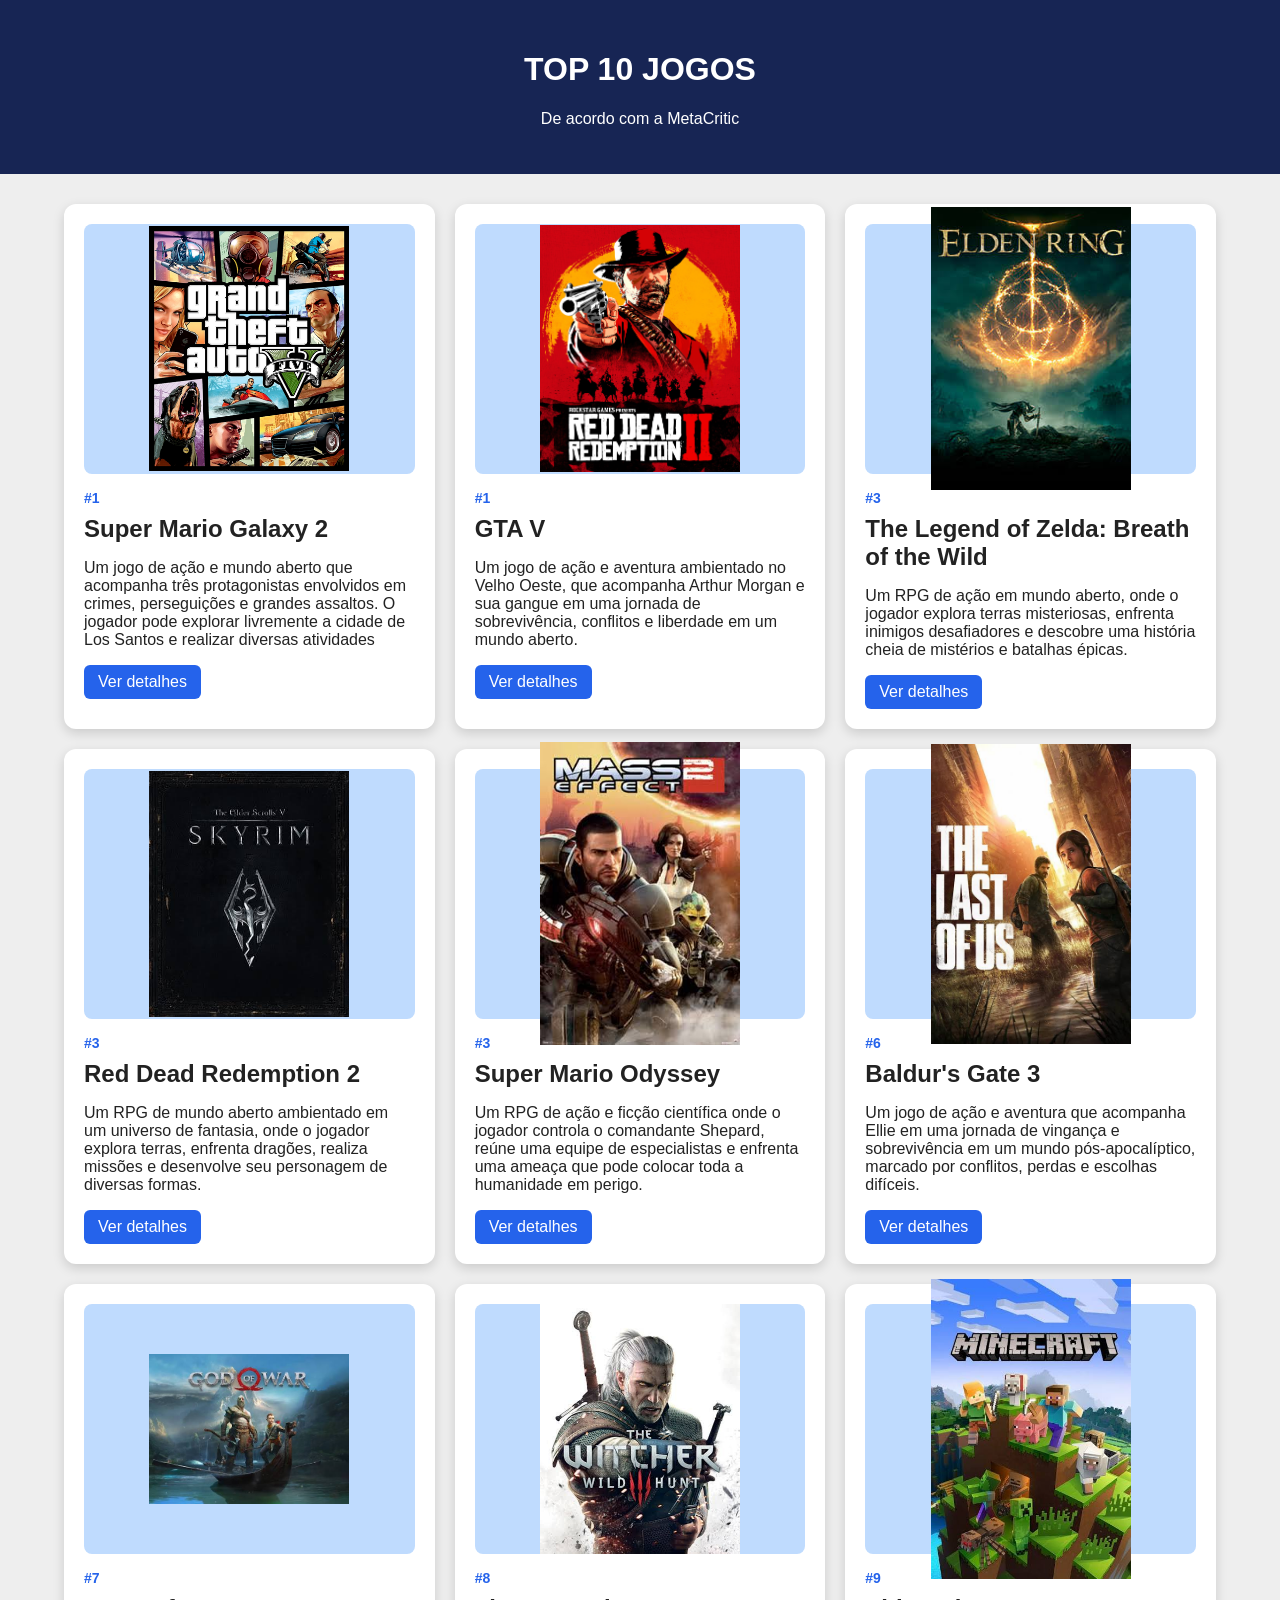
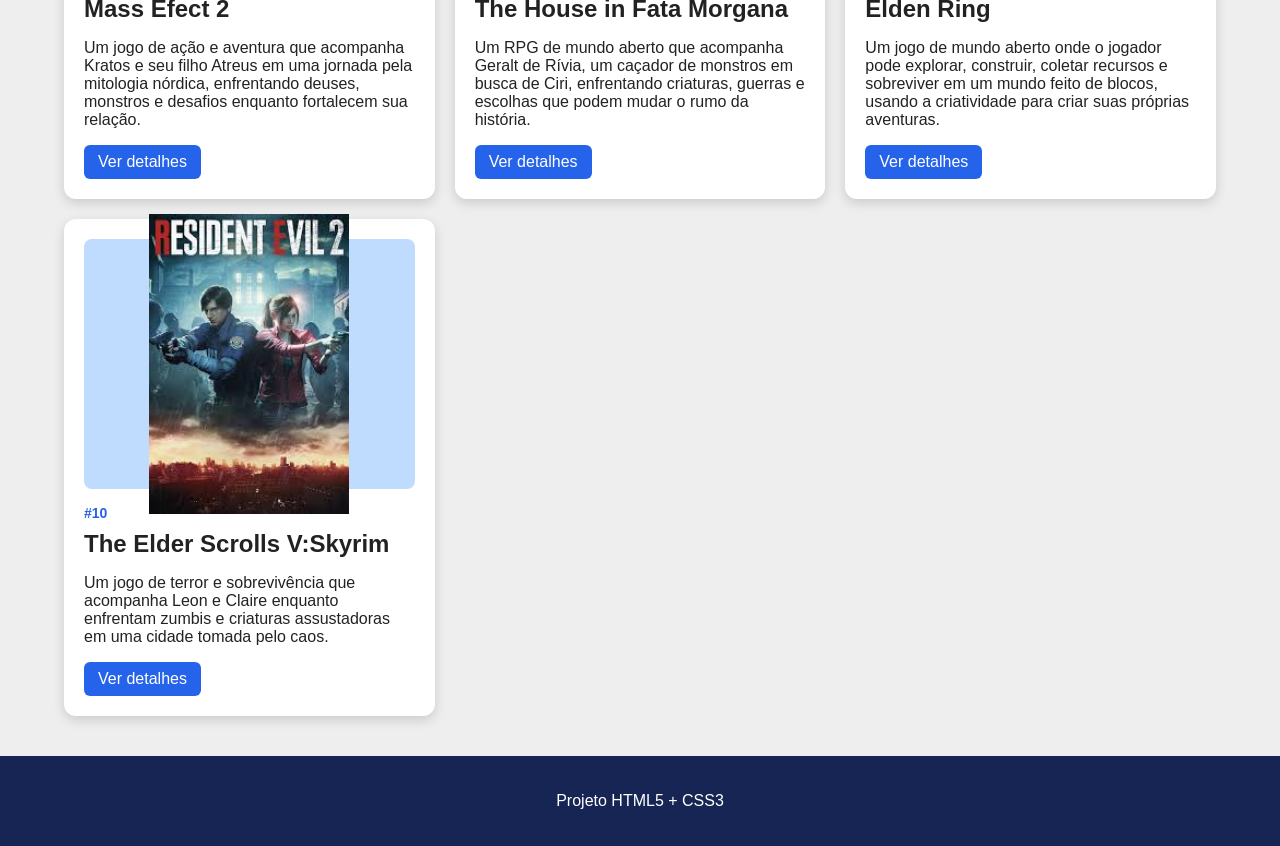
==== Projeto FE/index.html @ af819a90 "Add files via upload" ====
<!DOCTYPE html>
<html lang="pt-BR">
<head>
    <!-- Define a codificação dos caracteres -->
    <meta charset="UTF-8">

    <!-- Nome exibido na aba do navegador -->
    <title>TOP 3 Jogos</title>

    <!-- Importa o arquivo CSS externo -->
    <link rel="stylesheet" href="style.css">
</head>

<body>

    <!-- Cabeçalho da página -->
    <header>
        <h1>TOP 10 JOGOS</h1>
        <p>De acordo com a MetaCritic</p>
    </header>

    <!-- Conteúdo principal -->
    <main>

        <!--
            Elemento PAI responsável por organizar os cards.
        -->
        <section class="ranking">

            <!-- Card 1 -->
            <article class="card">
                <div class="imagem">
                    <img src="img/gta.png" width="200" border-radius: 5px;>
                    
                </div>
                <div class="conteudo">
                    <span class="posicao">#1</span>
                    <h2>Super Mario Galaxy 2</h2>
                    <p>Um jogo de ação e mundo aberto que acompanha três protagonistas envolvidos em crimes, perseguições e grandes assaltos. O jogador pode explorar livremente a cidade de Los Santos e realizar diversas atividades</p>
                    <a href="#">Ver detalhes</a>
                </div>
            </article>

             
            <!--Card 2-->
            <article class="card">
                <div class="imagem">
                    <img src="img/Reddead2.png" width="200" border-radius: 5px;>
                    
                </div>
                <div class="conteudo">
                    <span class="posicao">#1</span>
                    <h2>GTA V</h2>
                    <p>Um jogo de ação e aventura ambientado no Velho Oeste, que acompanha Arthur Morgan e sua gangue em uma jornada de sobrevivência, conflitos e liberdade em um mundo aberto.</p>
                    <a href="#">Ver detalhes</a>
                </div>
            </article>

             
             <!--Card 3-->
            <article class="card">
                <div class="imagem">
                    <img src="img/images.jpg" width="200" border-radius: 5px;>
                    
                </div>
                <div class="conteudo">
                    <span class="posicao">#3</span>
                    <h2>The Legend of Zelda: Breath of the Wild</h2>
                    <p>Um RPG de ação em mundo aberto, onde o jogador explora terras misteriosas, enfrenta inimigos desafiadores e descobre uma história cheia de mistérios e batalhas épicas.</p>
                    <a href="#">Ver detalhes</a>
                </div>
            </article>
            
            
            <!-- Card 4 -->
             <article class="card">
                <div class="imagem">
                    <img src="img/Skyrim.jpg" width="200" border-radius: 5px;>
                    
                </div>
                <div class="conteudo">
                    <span class="posicao">#3</span>
                    <h2>Red Dead Redemption 2</h2>
                    <p>Um RPG de mundo aberto ambientado em um universo de fantasia, onde o jogador explora terras, enfrenta dragões, realiza missões e desenvolve seu personagem de diversas formas.</p>
                    <a href="#">Ver detalhes</a>
                </div>
            </article>
            
            
            <!-- Card 5 -->
            <article class="card">
                <div class="imagem">
                    <img src="img/Masseffcet2.jpg" width="200" border-radius: 5px;>
                    
                </div>
                <div class="conteudo">
                    <span class="posicao">#3</span>
                    <h2>Super Mario Odyssey</h2>
                    <p>Um RPG de ação e ficção científica onde o jogador controla o comandante Shepard, reúne uma equipe de especialistas e enfrenta uma ameaça que pode colocar toda a humanidade em perigo.</p>
                    <a href="#">Ver detalhes</a>
                </div>
            </article>
             
            
            <!-- Card 6 -->
            <article class="card">
                <div class="imagem">
                    <img src="img/tlou.jpg" width="200" border-radius: 5px;>
                    
                </div>
                <div class="conteudo">
                    <span class="posicao">#6</span>
                    <h2>Baldur's Gate 3</h2>
                    <p>Um jogo de ação e aventura que acompanha Ellie em uma jornada de vingança e sobrevivência em um mundo pós-apocalíptico, marcado por conflitos, perdas e escolhas difíceis.</p>
                    <a href="#">Ver detalhes</a>
                </div>
            </article>
           
           
            <!-- Card 7 -->
             <article class="card">
                <div class="imagem">
                    <img src="img/gow.jpg" width="200" border-radius: 5px;>
                    
                </div>
                <div class="conteudo">
                    <span class="posicao">#7</span>
                    <h2>Mass Efect 2</h2>
                    <p>Um jogo de ação e aventura que acompanha Kratos e seu filho Atreus em uma jornada pela mitologia nórdica, enfrentando deuses, monstros e desafios enquanto fortalecem sua relação.</p>
                    <a href="#">Ver detalhes</a>
                </div>
            </article>
            
            
            <!-- Card 8 -->
             <article class="card">
                <div class="imagem">
                    <img src="img/thw3.jpg" width="200" border-radius: 5px;>
                    
                </div>
                <div class="conteudo">
                    <span class="posicao">#8</span>
                    <h2>The House in Fata Morgana</h2>
                    <p>Um RPG de mundo aberto que acompanha Geralt de Rívia, um caçador de monstros em busca de Ciri, enfrentando criaturas, guerras e escolhas que podem mudar o rumo da história.</p>
                    <a href="#">Ver detalhes</a>
                </div>
            </article>
            
            
            <!-- Card 9 -->
             <article class="card">
                <div class="imagem">
                    <img src="img/miecraft.jpg" width="200" border-radius: 5px;>
                    
                </div>
                <div class="conteudo">
                    <span class="posicao">#9</span>
                    <h2>Elden Ring </h2>
                    <p>Um jogo de mundo aberto onde o jogador pode explorar, construir, coletar recursos e sobreviver em um mundo feito de blocos, usando a criatividade para criar suas próprias aventuras.</p>
                    <a href="#">Ver detalhes</a>
                </div>
            </article>
            
            
            <!-- Card 10 -->
            <article class="card">
                <div class="imagem">
                    <img src="img/resident2.jpg" width="200" border-radius: 5px;>
                    
                </div>
                <div class="conteudo">
                    <span class="posicao">#10</span>
                    <h2> The Elder Scrolls V:Skyrim</h2>
                    <p>Um jogo de terror e sobrevivência que acompanha Leon e Claire enquanto enfrentam zumbis e criaturas assustadoras em uma cidade tomada pelo caos.</p>
                    <a href="#">Ver detalhes</a>
                </div>
            </article>
            

        </section>

    </main>

    <!-- Rodapé -->
    <footer>
        <p>Projeto HTML5 + CSS3</p>
    </footer>

</body>
</html>
---- Projeto FE/style.css ----
/*
==================================================
CSS — ATIVIDADE PRÁTICA
POSICIONAMENTO E RESPONSIVIDADE
==================================================

Objetivo:
Entender como o CSS controla tamanho,
espaçamento, aparência e distribuição
dos elementos HTML.
*/


/*
1. CONFIGURAÇÃO GERAL

O seletor * seleciona todos os elementos.
*/

* {
    /* Inclui padding e border no tamanho definido */
    box-sizing: border-box;
}


/*
2. BODY
*/

body {
    /* Define a família da fonte */
    font-family: Arial, sans-serif;

    /* Define a cor de fundo */
    background-color: #eeeeee;

    /* Remove a margem padrão do navegador */
    margin: 0;

    /* Define a cor padrão dos textos */
    color: #222222;
}


/*
3. CABEÇALHO
*/

header {
    /* Cor de fundo */
    background-color: #172554;

    /* Cor dos textos */
    color: white;

    /* Espaçamento interno */
    padding: 30px;

    /* Centraliza o texto */
    text-align: center;
}


/*
4. CONTEÚDO PRINCIPAL
*/

main {
    /* O conteúdo ocupa 90% da largura */
    width: 90%;

    /* Centraliza horizontalmente */
    margin: 30px auto;
}


/*
5. RANKING — CSS GRID

.ranking é o elemento PAI.
.card são os elementos FILHOS.
*/

.ranking {
    /* Ativa o CSS Grid */
    display: grid;

    /*
    Cria três colunas iguais.

    DESAFIO:
    Experimente:
    repeat(2, 1fr)
    e depois:
    repeat(4, 1fr)
    */
    grid-template-columns: repeat(3, 1fr);

    /*
    Cria espaço ENTRE os cards.

    DESAFIO:
    Experimente alterar para 40px.
    */
    gap: 20px;
}


/*
6. TABLET

Quando a tela tiver até 900px,
o ranking passará para duas colunas.
*/

@media (max-width: 900px) {

    .ranking {

        /* Tablet: duas colunas */
        grid-template-columns: repeat(2, 1fr);

    }

}


/*
7. CELULAR

Quando a tela tiver até 600px,
o ranking passará para uma coluna.
*/

@media (max-width: 600px) {

    .ranking {

        /* Celular: uma coluna */
        grid-template-columns: 1fr;

    }

}


/*
8. CARD
*/

.card {
    /* Fundo branco */
    background-color: white;

    /* Arredonda os cantos */
    border-radius: 12px;

    /*
    Espaçamento interno.

    DESAFIO:
    Experimente 40px.
    */
    padding: 20px;

    /* Cria uma sombra */
    box-shadow: 0 4px 12px rgba(0, 0, 0, 0.15);
}


/*
9. ÁREA DA IMAGEM
*/

.imagem {
    /* Altura da área */
    height: 250px;

    /* Cor de fundo */
    background-color: #bfdbfe;

    /* Ativa Flexbox */
    display: flex;

    /* Centraliza horizontalmente */
    justify-content: center;

    /* Centraliza verticalmente */
    align-items: center;

    /* Texto em negrito */
    font-weight: bold;

    /* Cantos arredondados */
    border-radius: 8px;
}


/*
10. CONTEÚDO DO CARD
*/

.conteudo {
    /* Espaço acima do conteúdo */
    padding-top: 15px;
}


/*
11. POSIÇÃO
*/

.posicao {
    /* Cor */
    color: #2563eb;

    /* Negrito */
    font-weight: bold;

    /* Tamanho */
    font-size: 14px;
}


/*
12. TÍTULO
*/

.card h2 {
    /* Espaço acima */
    margin-top: 8px;

    /* Espaço abaixo */
    margin-bottom: 8px;
}


/*
13. LINK COMO BOTÃO
*/

.card a {
    /* Remove o sublinhado */
    text-decoration: none;

    /* Cor do texto */
    color: white;

    /* Cor do botão */
    background-color: #2563eb;

    /*
    Espaçamento:
    8px vertical
    14px horizontal

    DESAFIO:
    Experimente outros valores.
    */
    padding: 8px 14px;

    /* Cantos arredondados */
    border-radius: 6px;

    /* Permite trabalhar melhor o espaçamento do link */
    display: inline-block;
}


/*
14. HOVER

Aplica o estilo quando o mouse passa
sobre o link.
*/

.card a:hover {
    /* DESAFIO: altere esta cor */
    background-color: #1e40af;
}


/*
15. RODAPÉ
*/

footer {
    /* Cor de fundo */
    background-color: #172554;

    /* Cor do texto */
    color: white;

    /* Espaçamento interno */
    padding: 20px;

    /* Centraliza o texto */
    text-align: center;

    /* Espaço acima do rodapé */
    margin-top: 40px;
}


/*
==================================================
DESAFIOS
==================================================

1. Altere 3 colunas para 2.

2. Altere 3 colunas para 4.

3. Altere gap: 20px para 40px.

4. Altere padding: 20px para 40px.

5. Mude a cor do cabeçalho.

6. Mude a cor dos botões.

7. Altere a altura da área da imagem.

8. Diminua a janela do navegador e observe
   as Media Queries funcionando.

9. Explique:

   a) O que é display: grid?

   b) Para que serve 1fr?

   c) Para que serve gap?

   d) O que significa max-width?

   e) Qual a diferença entre margin e padding?

   f) Qual a diferença entre Grid e Flexbox?
==================================================
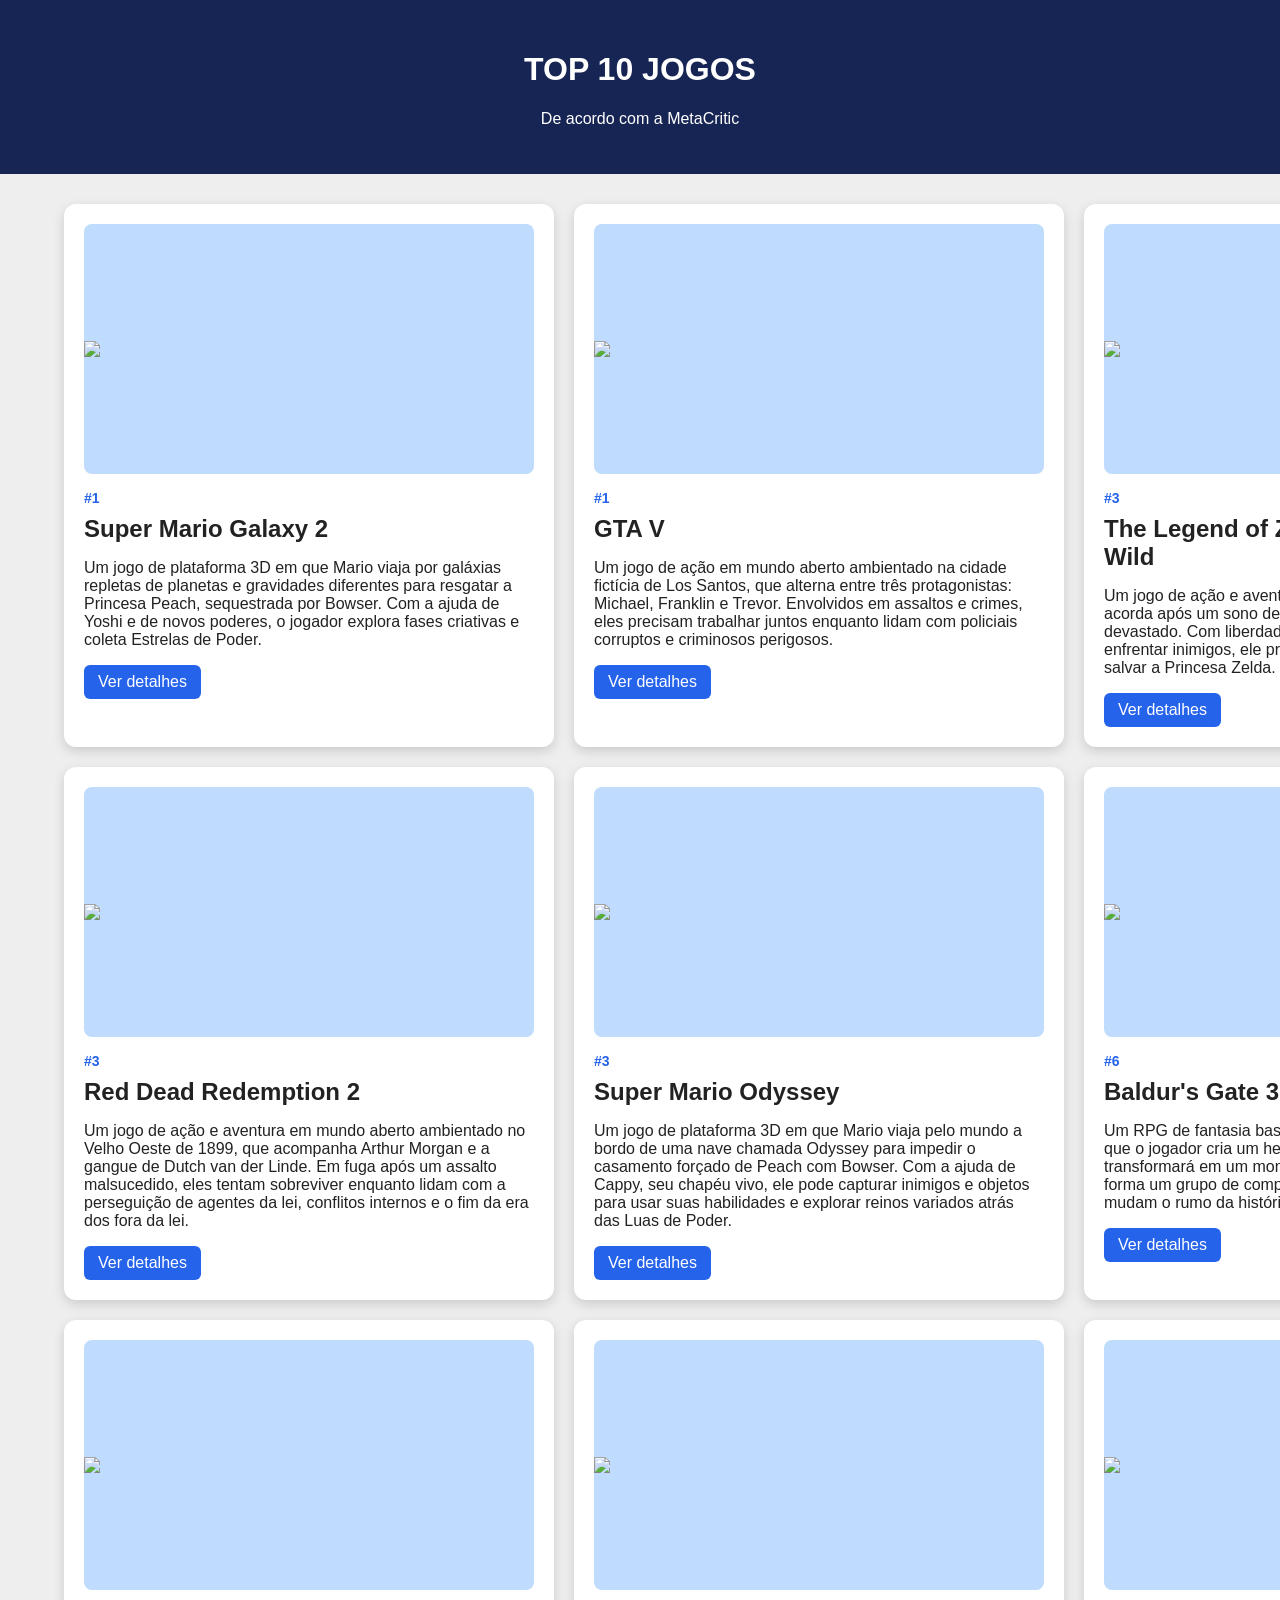
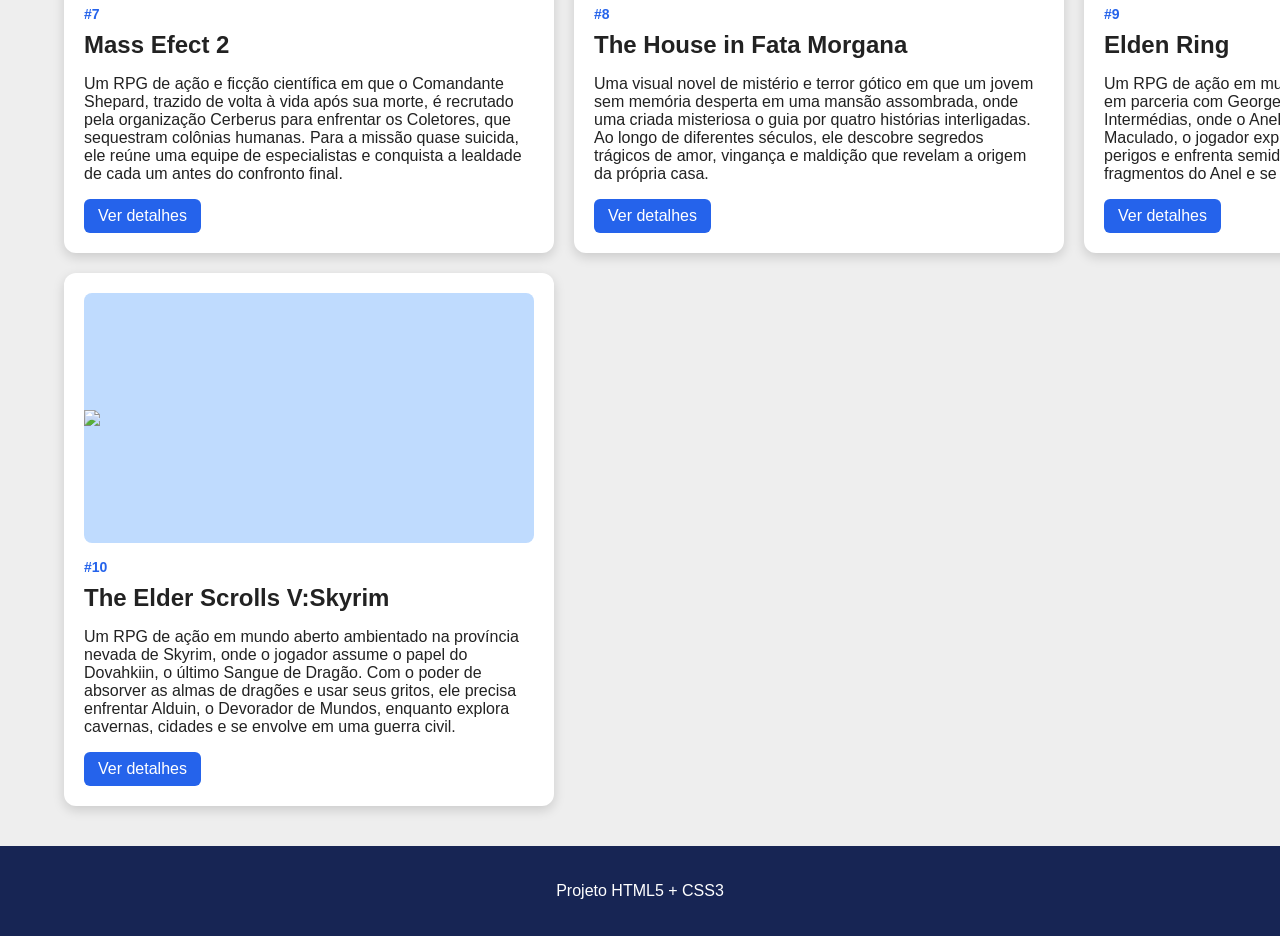
==== commit d7e63097: "Fix HTML structure and update game details" ====
--- a/Projeto FE/index.html
+++ b/Projeto FE/index.html
@@ -5,7 +5,7 @@
     <meta charset="UTF-8">
 
     <!-- Nome exibido na aba do navegador -->
-    <title>TOP 3 Jogos</title>
+    <title>TOP 10 Jogos</title>
 
     <!-- Importa o arquivo CSS externo -->
     <link rel="stylesheet" href="style.css">
@@ -25,19 +25,20 @@
         <!--
             Elemento PAI responsável por organizar os cards.
         -->
+            
         <section class="ranking">
 
             <!-- Card 1 -->
             <article class="card">
                 <div class="imagem">
-                    <img src="img/gta.png" width="200" border-radius: 5px;>
+                    <img src="img/supermario2.jpg" width="450" border-radius: 5px;>
                     
                 </div>
                 <div class="conteudo">
                     <span class="posicao">#1</span>
                     <h2>Super Mario Galaxy 2</h2>
-                    <p>Um jogo de ação e mundo aberto que acompanha três protagonistas envolvidos em crimes, perseguições e grandes assaltos. O jogador pode explorar livremente a cidade de Los Santos e realizar diversas atividades</p>
-                    <a href="#">Ver detalhes</a>
+                    <p>Um jogo de plataforma 3D em que Mario viaja por galáxias repletas de planetas e gravidades diferentes para resgatar a Princesa Peach, sequestrada por Bowser. Com a ajuda de Yoshi e de novos poderes, o jogador explora fases criativas e coleta Estrelas de Poder.</p>
+                    <a href="super_mario_galaxy2.html">Ver detalhes</a>
                 </div>
             </article>
 
@@ -45,14 +46,14 @@
             <!--Card 2-->
             <article class="card">
                 <div class="imagem">
-                    <img src="img/Reddead2.png" width="200" border-radius: 5px;>
+                    <img src="img/gtav.jpg" width="450" border-radius: 5px;>
                     
                 </div>
                 <div class="conteudo">
                     <span class="posicao">#1</span>
                     <h2>GTA V</h2>
-                    <p>Um jogo de ação e aventura ambientado no Velho Oeste, que acompanha Arthur Morgan e sua gangue em uma jornada de sobrevivência, conflitos e liberdade em um mundo aberto.</p>
-                    <a href="#">Ver detalhes</a>
+                    <p>Um jogo de ação em mundo aberto ambientado na cidade fictícia de Los Santos, que alterna entre três protagonistas: Michael, Franklin e Trevor. Envolvidos em assaltos e crimes, eles precisam trabalhar juntos enquanto lidam com policiais corruptos e criminosos perigosos.</p>
+                    <a href="gtav.html">Ver detalhes</a>
                 </div>
             </article>
 
@@ -60,14 +61,14 @@
              <!--Card 3-->
             <article class="card">
                 <div class="imagem">
-                    <img src="img/images.jpg" width="200" border-radius: 5px;>
+                    <img src="img/zelda.jpg" width="450" border-radius: 5px;>
                     
                 </div>
                 <div class="conteudo">
                     <span class="posicao">#3</span>
                     <h2>The Legend of Zelda: Breath of the Wild</h2>
-                    <p>Um RPG de ação em mundo aberto, onde o jogador explora terras misteriosas, enfrenta inimigos desafiadores e descobre uma história cheia de mistérios e batalhas épicas.</p>
-                    <a href="#">Ver detalhes</a>
+                    <p>Um jogo de ação e aventura em mundo aberto em que Link acorda após um sono de cem anos em um reino de Hyrule devastado. Com liberdade para explorar, resolver santuários e enfrentar inimigos, ele precisa derrotar a Calamidade Ganon e salvar a Princesa Zelda.</p>
+                    <a href="zelda.html">Ver detalhes</a>
                 </div>
             </article>
             
@@ -75,14 +76,14 @@
             <!-- Card 4 -->
              <article class="card">
                 <div class="imagem">
-                    <img src="img/Skyrim.jpg" width="200" border-radius: 5px;>
+                    <img src="img/rdr2.avif" width="450" border-radius: 5px;>
                     
                 </div>
                 <div class="conteudo">
                     <span class="posicao">#3</span>
                     <h2>Red Dead Redemption 2</h2>
-                    <p>Um RPG de mundo aberto ambientado em um universo de fantasia, onde o jogador explora terras, enfrenta dragões, realiza missões e desenvolve seu personagem de diversas formas.</p>
-                    <a href="#">Ver detalhes</a>
+                    <p>Um jogo de ação e aventura em mundo aberto ambientado no Velho Oeste de 1899, que acompanha Arthur Morgan e a gangue de Dutch van der Linde. Em fuga após um assalto malsucedido, eles tentam sobreviver enquanto lidam com a perseguição de agentes da lei, conflitos internos e o fim da era dos fora da lei.</p>
+                    <a href="rdr2.html">Ver detalhes</a>
                 </div>
             </article>
             
@@ -90,14 +91,14 @@
             <!-- Card 5 -->
             <article class="card">
                 <div class="imagem">
-                    <img src="img/Masseffcet2.jpg" width="200" border-radius: 5px;>
+                    <img src="img/supermarioody.jpg" width="450" border-radius: 5px;>
                     
                 </div>
                 <div class="conteudo">
                     <span class="posicao">#3</span>
                     <h2>Super Mario Odyssey</h2>
-                    <p>Um RPG de ação e ficção científica onde o jogador controla o comandante Shepard, reúne uma equipe de especialistas e enfrenta uma ameaça que pode colocar toda a humanidade em perigo.</p>
-                    <a href="#">Ver detalhes</a>
+                    <p>Um jogo de plataforma 3D em que Mario viaja pelo mundo a bordo de uma nave chamada Odyssey para impedir o casamento forçado de Peach com Bowser. Com a ajuda de Cappy, seu chapéu vivo, ele pode capturar inimigos e objetos para usar suas habilidades e explorar reinos variados atrás das Luas de Poder.</p>
+                    <a href="super_mario_odyssey.html">Ver detalhes</a>
                 </div>
             </article>
              
@@ -105,14 +106,14 @@
             <!-- Card 6 -->
             <article class="card">
                 <div class="imagem">
-                    <img src="img/tlou.jpg" width="200" border-radius: 5px;>
+                    <img src="img/bg3.jpg" width="450" border-radius: 5px;>
                     
                 </div>
                 <div class="conteudo">
                     <span class="posicao">#6</span>
                     <h2>Baldur's Gate 3</h2>
-                    <p>Um jogo de ação e aventura que acompanha Ellie em uma jornada de vingança e sobrevivência em um mundo pós-apocalíptico, marcado por conflitos, perdas e escolhas difíceis.</p>
-                    <a href="#">Ver detalhes</a>
+                    <p>Um RPG de fantasia baseado em Dungeons & Dragons em que o jogador cria um herói infectado por um parasita que o transformará em um monstro. Em busca de uma cura, ele forma um grupo de companheiros e faz escolhas difíceis que mudam o rumo da história e do mundo ao redor.</p>
+                    <a href="bg3.html">Ver detalhes</a>
                 </div>
             </article>
            
@@ -120,14 +121,14 @@
             <!-- Card 7 -->
              <article class="card">
                 <div class="imagem">
-                    <img src="img/gow.jpg" width="200" border-radius: 5px;>
+                    <img src="img/massefect3.jpg" width="450" border-radius: 5px;>
                     
                 </div>
                 <div class="conteudo">
                     <span class="posicao">#7</span>
                     <h2>Mass Efect 2</h2>
-                    <p>Um jogo de ação e aventura que acompanha Kratos e seu filho Atreus em uma jornada pela mitologia nórdica, enfrentando deuses, monstros e desafios enquanto fortalecem sua relação.</p>
-                    <a href="#">Ver detalhes</a>
+                    <p>Um RPG de ação e ficção científica em que o Comandante Shepard, trazido de volta à vida após sua morte, é recrutado pela organização Cerberus para enfrentar os Coletores, que sequestram colônias humanas. Para a missão quase suicida, ele reúne uma equipe de especialistas e conquista a lealdade de cada um antes do confronto final.</p>
+                    <a href="mass_efect2.html">Ver detalhes</a>
                 </div>
             </article>
             
@@ -135,14 +136,14 @@
             <!-- Card 8 -->
              <article class="card">
                 <div class="imagem">
-                    <img src="img/thw3.jpg" width="200" border-radius: 5px;>
+                    <img src="img/thehouse.jpg" width="450" border-radius: 5px;>
                     
                 </div>
                 <div class="conteudo">
                     <span class="posicao">#8</span>
                     <h2>The House in Fata Morgana</h2>
-                    <p>Um RPG de mundo aberto que acompanha Geralt de Rívia, um caçador de monstros em busca de Ciri, enfrentando criaturas, guerras e escolhas que podem mudar o rumo da história.</p>
-                    <a href="#">Ver detalhes</a>
+                    <p>Uma visual novel de mistério e terror gótico em que um jovem sem memória desperta em uma mansão assombrada, onde uma criada misteriosa o guia por quatro histórias interligadas. Ao longo de diferentes séculos, ele descobre segredos trágicos de amor, vingança e maldição que revelam a origem da própria casa.</p>
+                    <a href="the_house.html">Ver detalhes</a>
                 </div>
             </article>
             
@@ -150,14 +151,14 @@
             <!-- Card 9 -->
              <article class="card">
                 <div class="imagem">
-                    <img src="img/miecraft.jpg" width="200" border-radius: 5px;>
+                    <img src="img/eldenring.jpg" width="450" border-radius: 5px;>
                     
                 </div>
                 <div class="conteudo">
                     <span class="posicao">#9</span>
                     <h2>Elden Ring </h2>
-                    <p>Um jogo de mundo aberto onde o jogador pode explorar, construir, coletar recursos e sobreviver em um mundo feito de blocos, usando a criatividade para criar suas próprias aventuras.</p>
-                    <a href="#">Ver detalhes</a>
+                    <p>Um RPG de ação em mundo aberto criado pela FromSoftware em parceria com George R. R. Martin, ambientado nas Terras Intermédias, onde o Anel Prístino foi estilhaçado. Como um Maculado, o jogador explora um vasto território repleto de perigos e enfrenta semideuses poderosos para reunir os fragmentos do Anel e se tornar o Lorde Prístino.</p>
+                    <a href="elden_ring.html">Ver detalhes</a>
                 </div>
             </article>
             
@@ -165,14 +166,14 @@
             <!-- Card 10 -->
             <article class="card">
                 <div class="imagem">
-                    <img src="img/resident2.jpg" width="200" border-radius: 5px;>
+                    <img src="img/skyrim.jpg" width="450" border-radius: 5px;>
                     
                 </div>
                 <div class="conteudo">
                     <span class="posicao">#10</span>
                     <h2> The Elder Scrolls V:Skyrim</h2>
-                    <p>Um jogo de terror e sobrevivência que acompanha Leon e Claire enquanto enfrentam zumbis e criaturas assustadoras em uma cidade tomada pelo caos.</p>
-                    <a href="#">Ver detalhes</a>
+                    <p>Um RPG de ação em mundo aberto ambientado na província nevada de Skyrim, onde o jogador assume o papel do Dovahkiin, o último Sangue de Dragão. Com o poder de absorver as almas de dragões e usar seus gritos, ele precisa enfrentar Alduin, o Devorador de Mundos, enquanto explora cavernas, cidades e se envolve em uma guerra civil.</p>
+                    <a href="skyrim.html">Ver detalhes</a>
                 </div>
             </article>
             
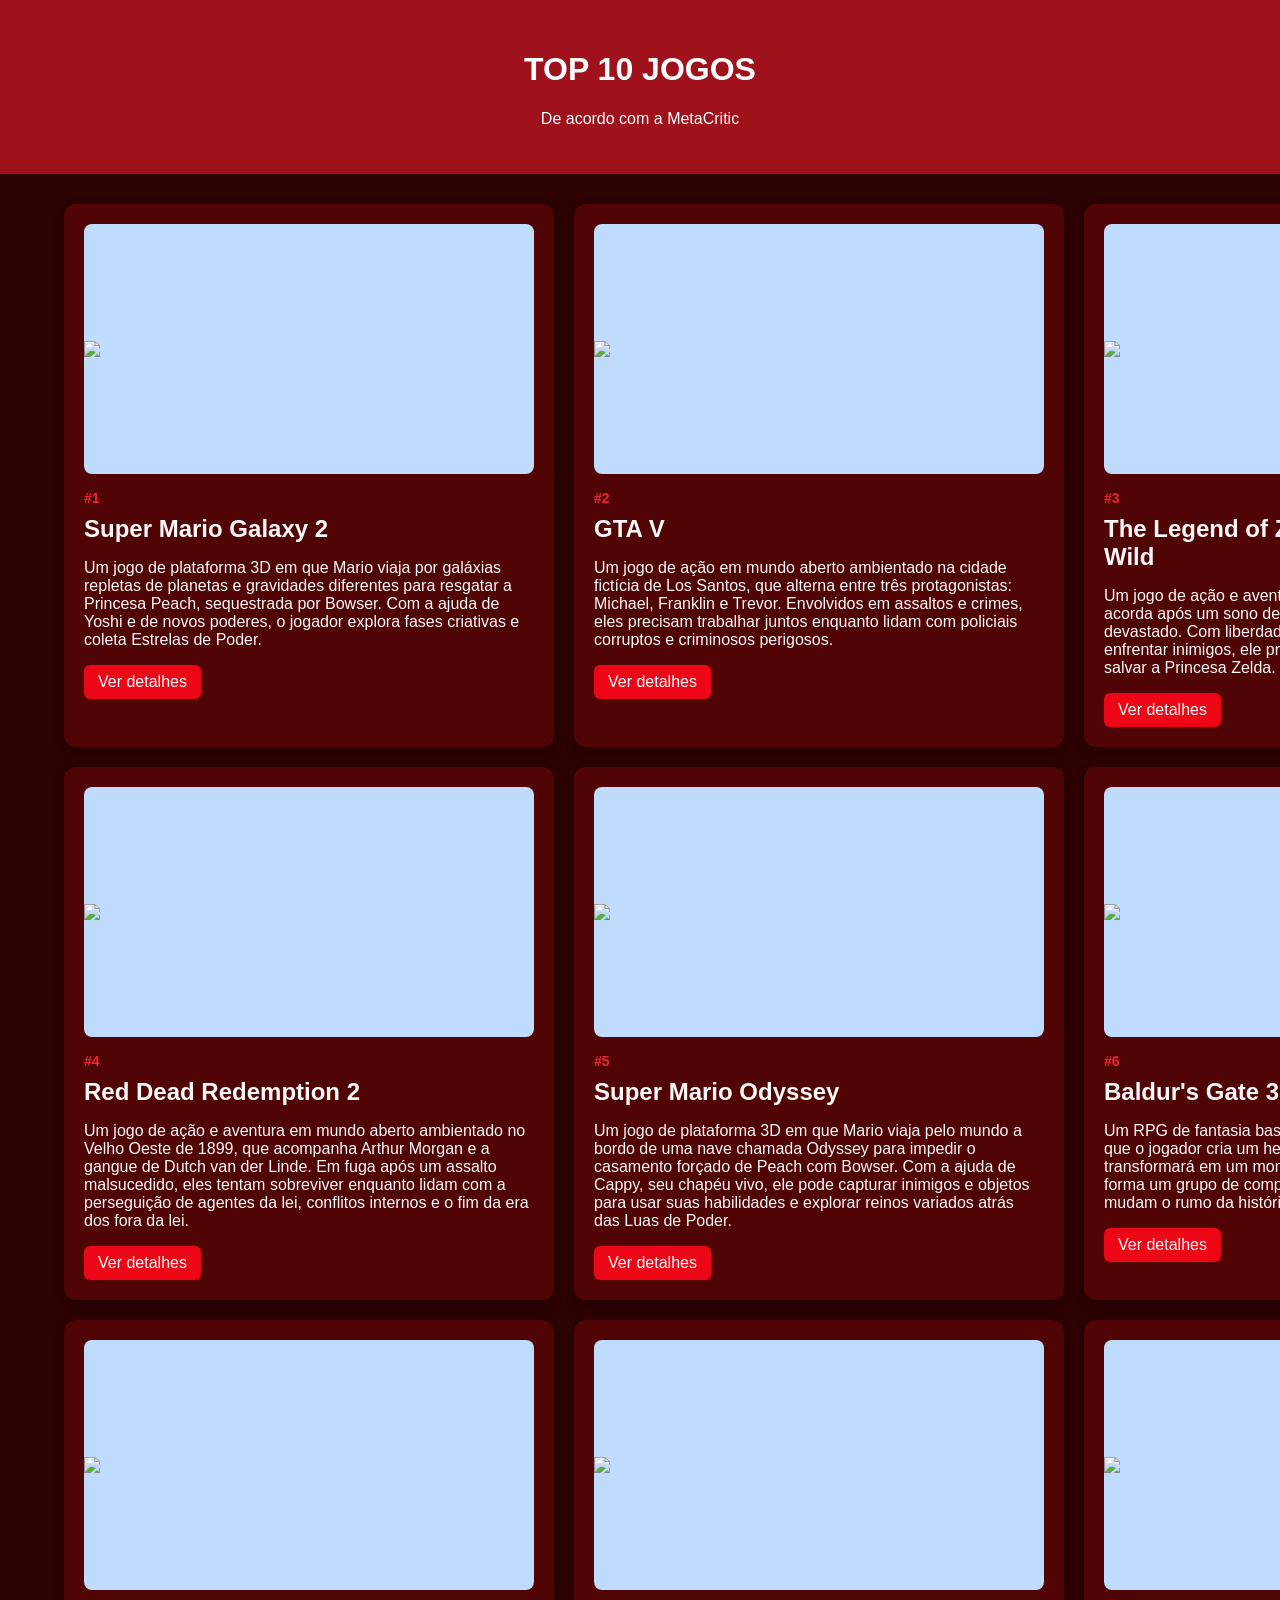
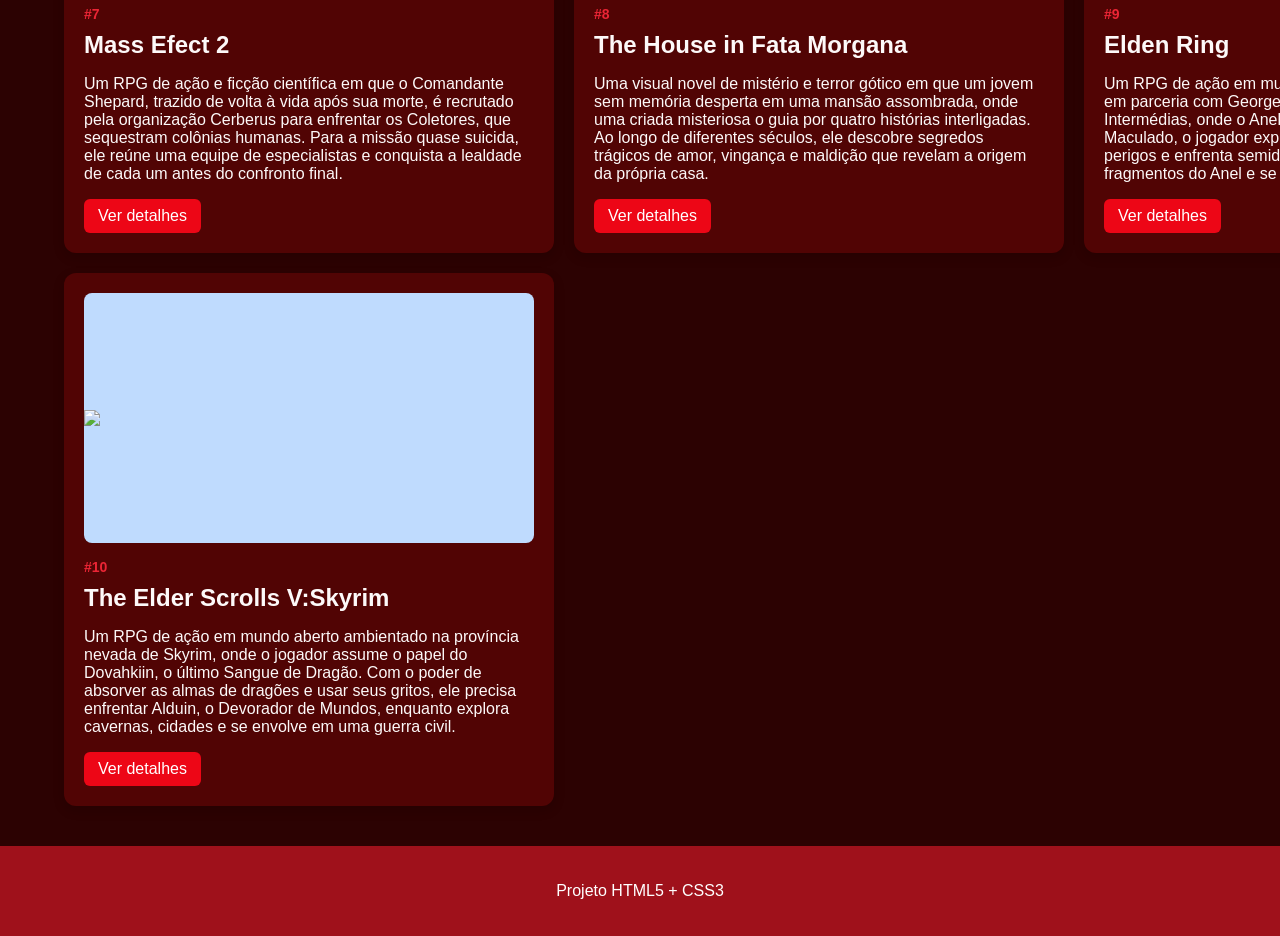
==== commit c94f9fe5: "Fix HTML structure and update game rankings" ====
--- a/Projeto FE/index.html
+++ b/Projeto FE/index.html
@@ -50,7 +50,7 @@
                     
                 </div>
                 <div class="conteudo">
-                    <span class="posicao">#1</span>
+                    <span class="posicao">#2</span>
                     <h2>GTA V</h2>
                     <p>Um jogo de ação em mundo aberto ambientado na cidade fictícia de Los Santos, que alterna entre três protagonistas: Michael, Franklin e Trevor. Envolvidos em assaltos e crimes, eles precisam trabalhar juntos enquanto lidam com policiais corruptos e criminosos perigosos.</p>
                     <a href="gtav.html">Ver detalhes</a>
@@ -80,7 +80,7 @@
                     
                 </div>
                 <div class="conteudo">
-                    <span class="posicao">#3</span>
+                    <span class="posicao">#4</span>
                     <h2>Red Dead Redemption 2</h2>
                     <p>Um jogo de ação e aventura em mundo aberto ambientado no Velho Oeste de 1899, que acompanha Arthur Morgan e a gangue de Dutch van der Linde. Em fuga após um assalto malsucedido, eles tentam sobreviver enquanto lidam com a perseguição de agentes da lei, conflitos internos e o fim da era dos fora da lei.</p>
                     <a href="rdr2.html">Ver detalhes</a>
@@ -95,7 +95,7 @@
                     
                 </div>
                 <div class="conteudo">
-                    <span class="posicao">#3</span>
+                    <span class="posicao">#5</span>
                     <h2>Super Mario Odyssey</h2>
                     <p>Um jogo de plataforma 3D em que Mario viaja pelo mundo a bordo de uma nave chamada Odyssey para impedir o casamento forçado de Peach com Bowser. Com a ajuda de Cappy, seu chapéu vivo, ele pode capturar inimigos e objetos para usar suas habilidades e explorar reinos variados atrás das Luas de Poder.</p>
                     <a href="super_mario_odyssey.html">Ver detalhes</a>
--- a/Projeto FE/style.css
+++ b/Projeto FE/style.css
@@ -32,13 +32,13 @@
     font-family: Arial, sans-serif;
 
     /* Define a cor de fundo */
-    background-color: #eeeeee;
+    background-color: #2c0202;
 
     /* Remove a margem padrão do navegador */
     margin: 0;
 
     /* Define a cor padrão dos textos */
-    color: #222222;
+    color: #fdf9f9;
 }
 
 
@@ -48,7 +48,7 @@
 
 header {
     /* Cor de fundo */
-    background-color: #172554;
+    background-color: #9f111b;
 
     /* Cor dos textos */
     color: white;
@@ -150,7 +150,7 @@
 
 .card {
     /* Fundo branco */
-    background-color: white;
+    background-color: rgb(81, 4, 4);
 
     /* Arredonda os cantos */
     border-radius: 12px;
@@ -212,7 +212,7 @@
 
 .posicao {
     /* Cor */
-    color: #2563eb;
+    color: #eb2535;
 
     /* Negrito */
     font-weight: bold;
@@ -247,7 +247,7 @@
     color: white;
 
     /* Cor do botão */
-    background-color: #2563eb;
+    background-color: #ed0616;
 
     /*
     Espaçamento:
@@ -286,7 +286,7 @@
 
 footer {
     /* Cor de fundo */
-    background-color: #172554;
+    background-color: #9f111b;
 
     /* Cor do texto */
     color: white;
